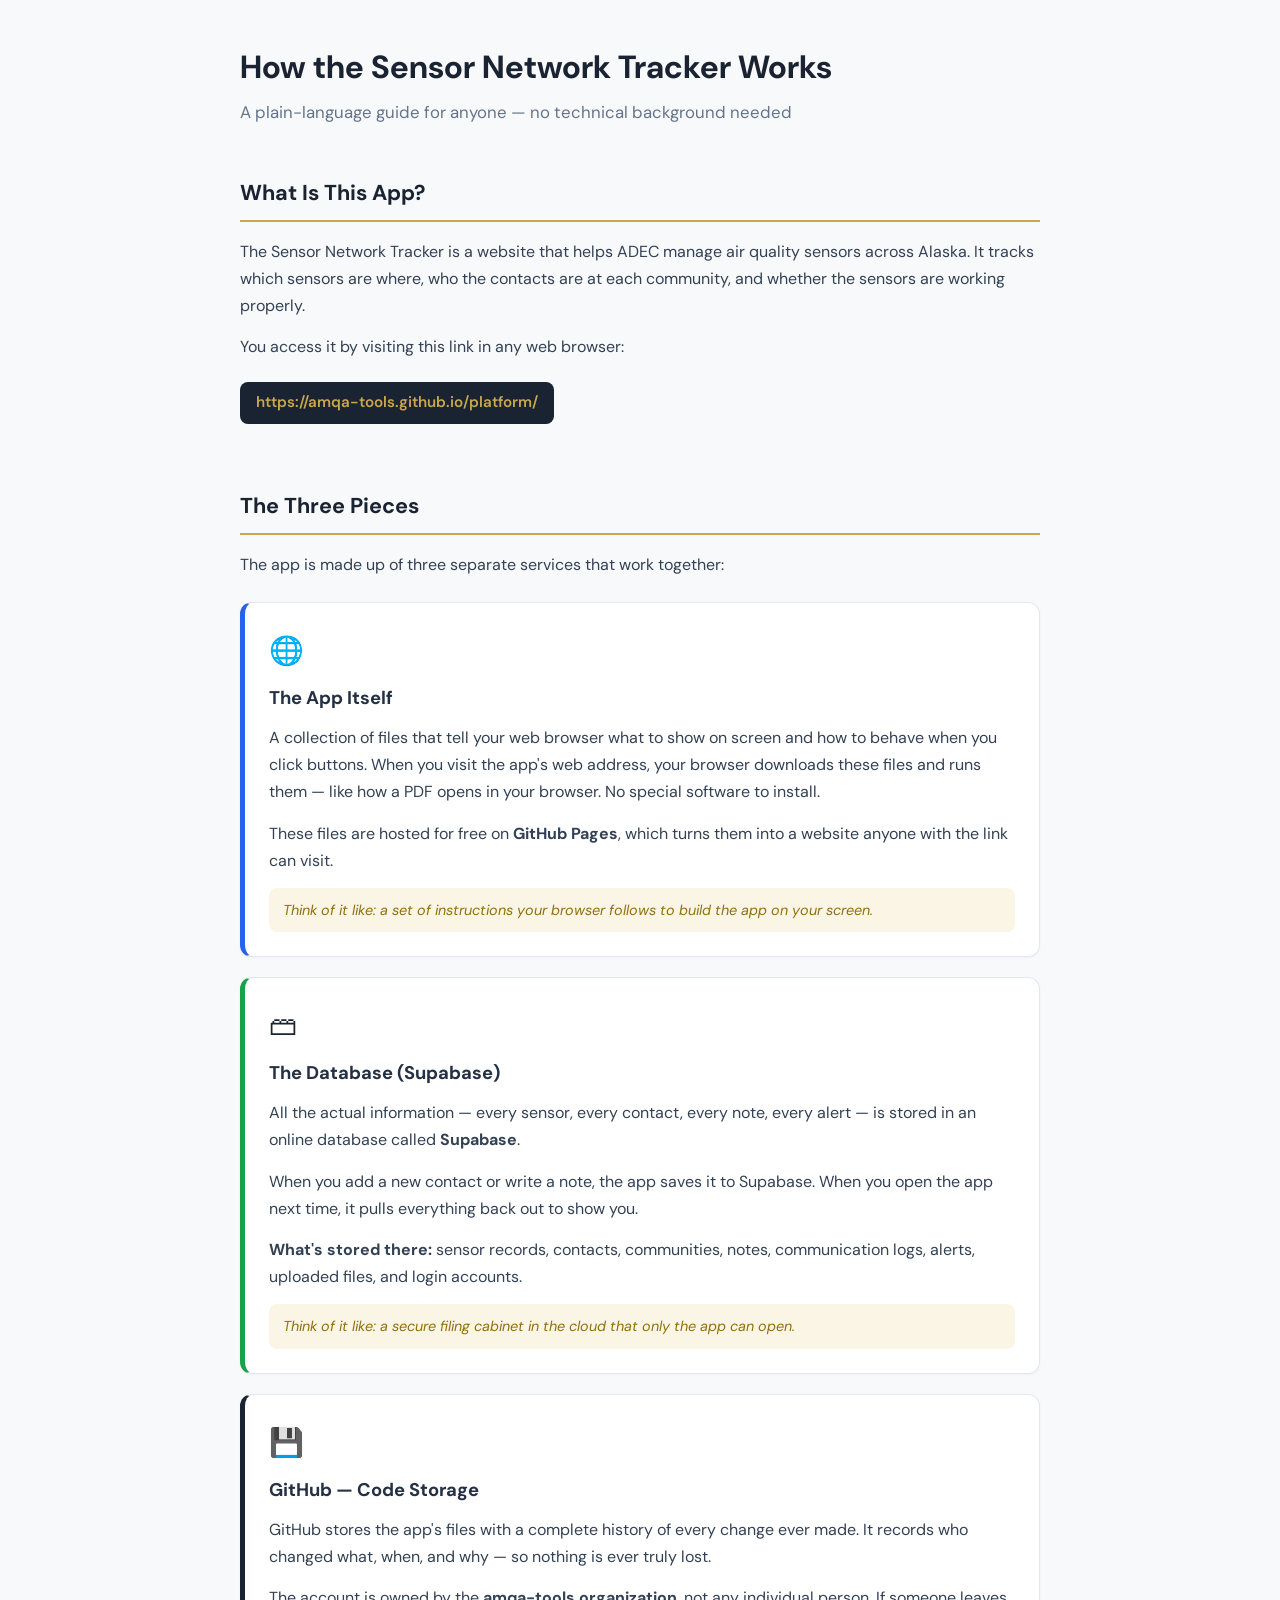
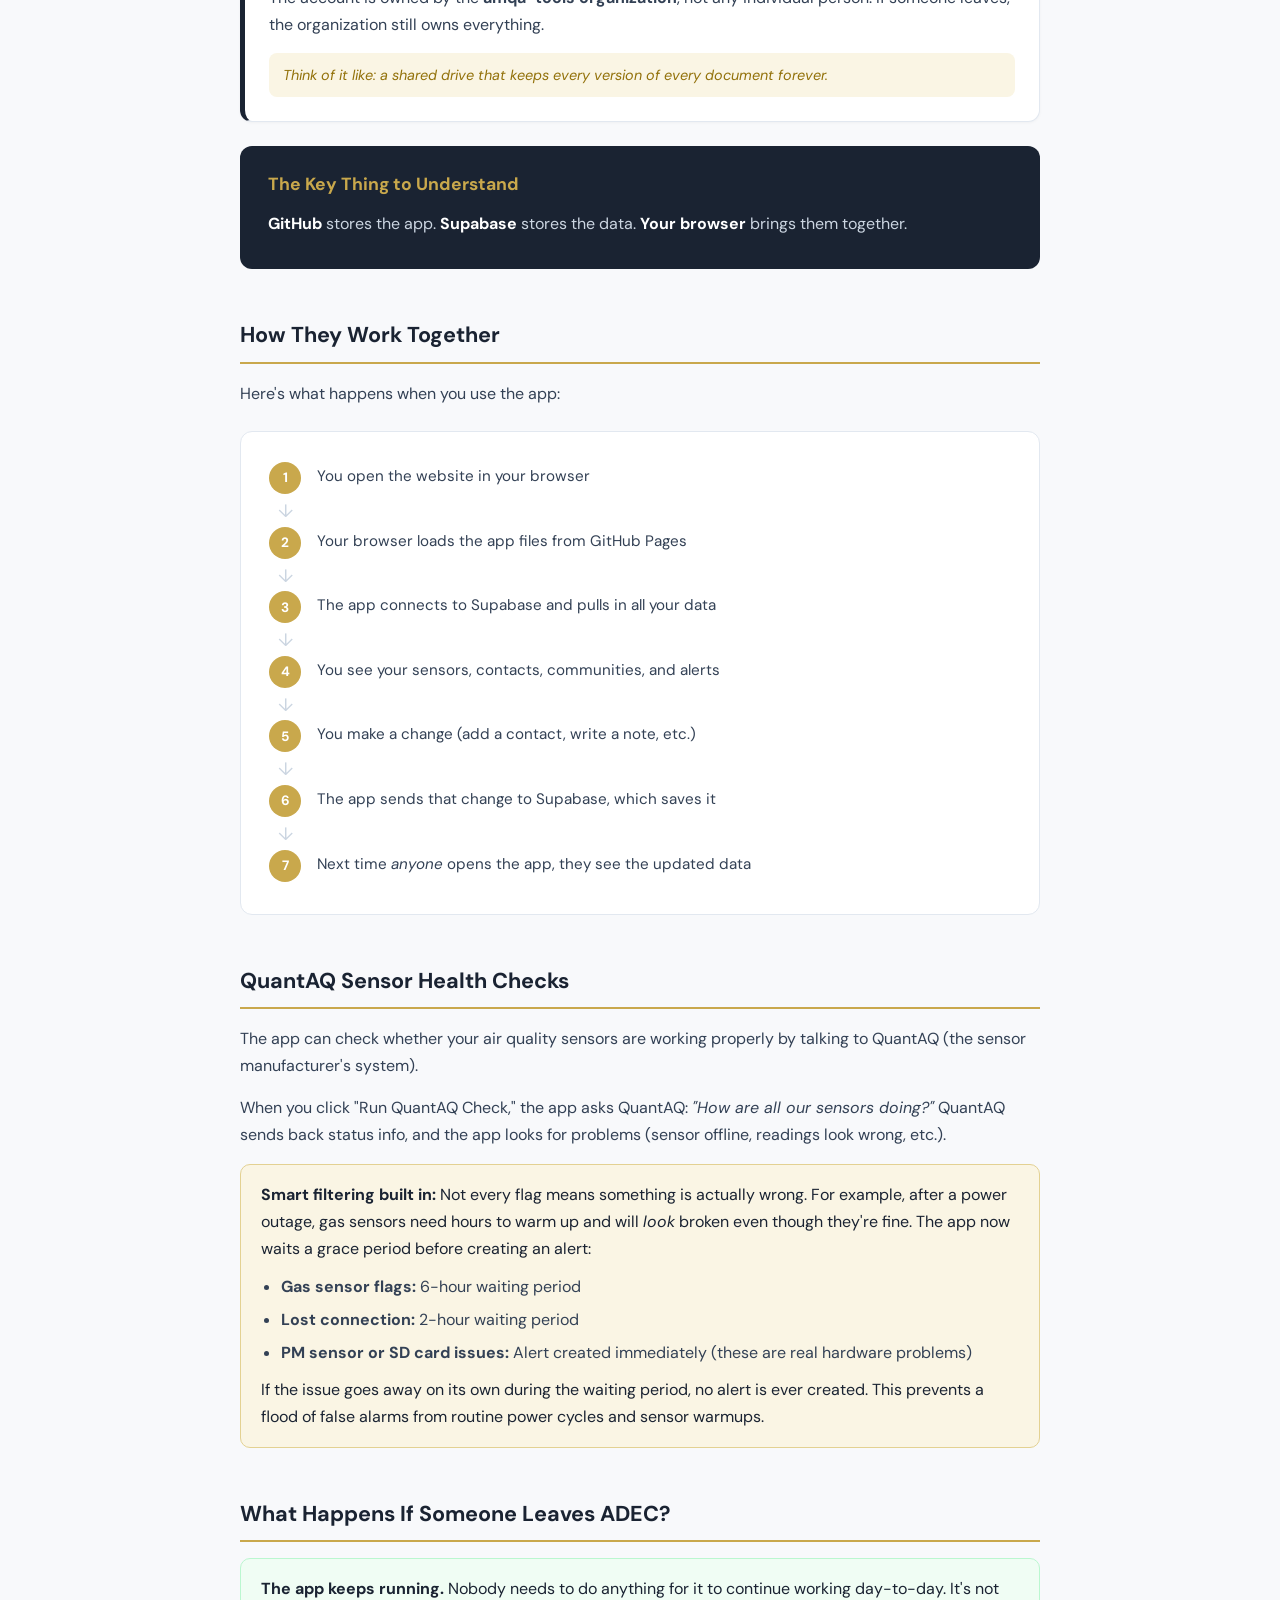
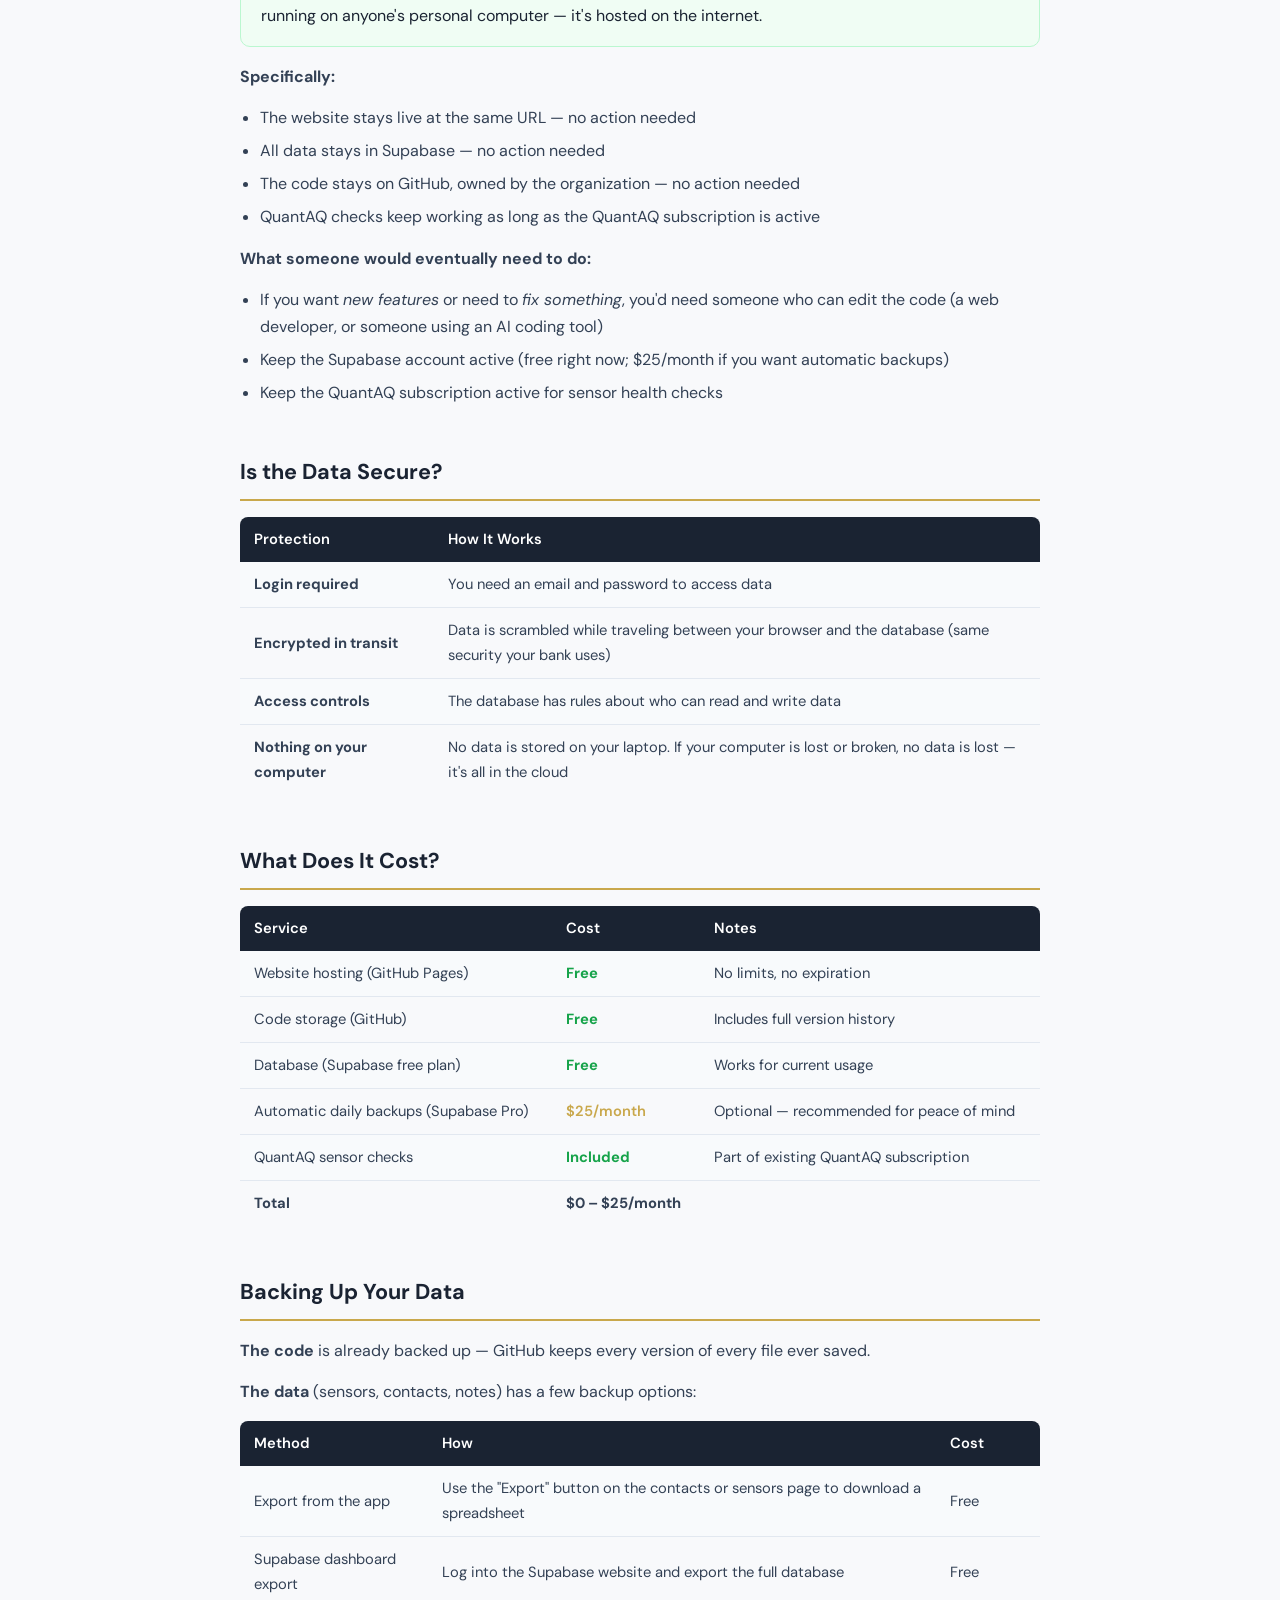
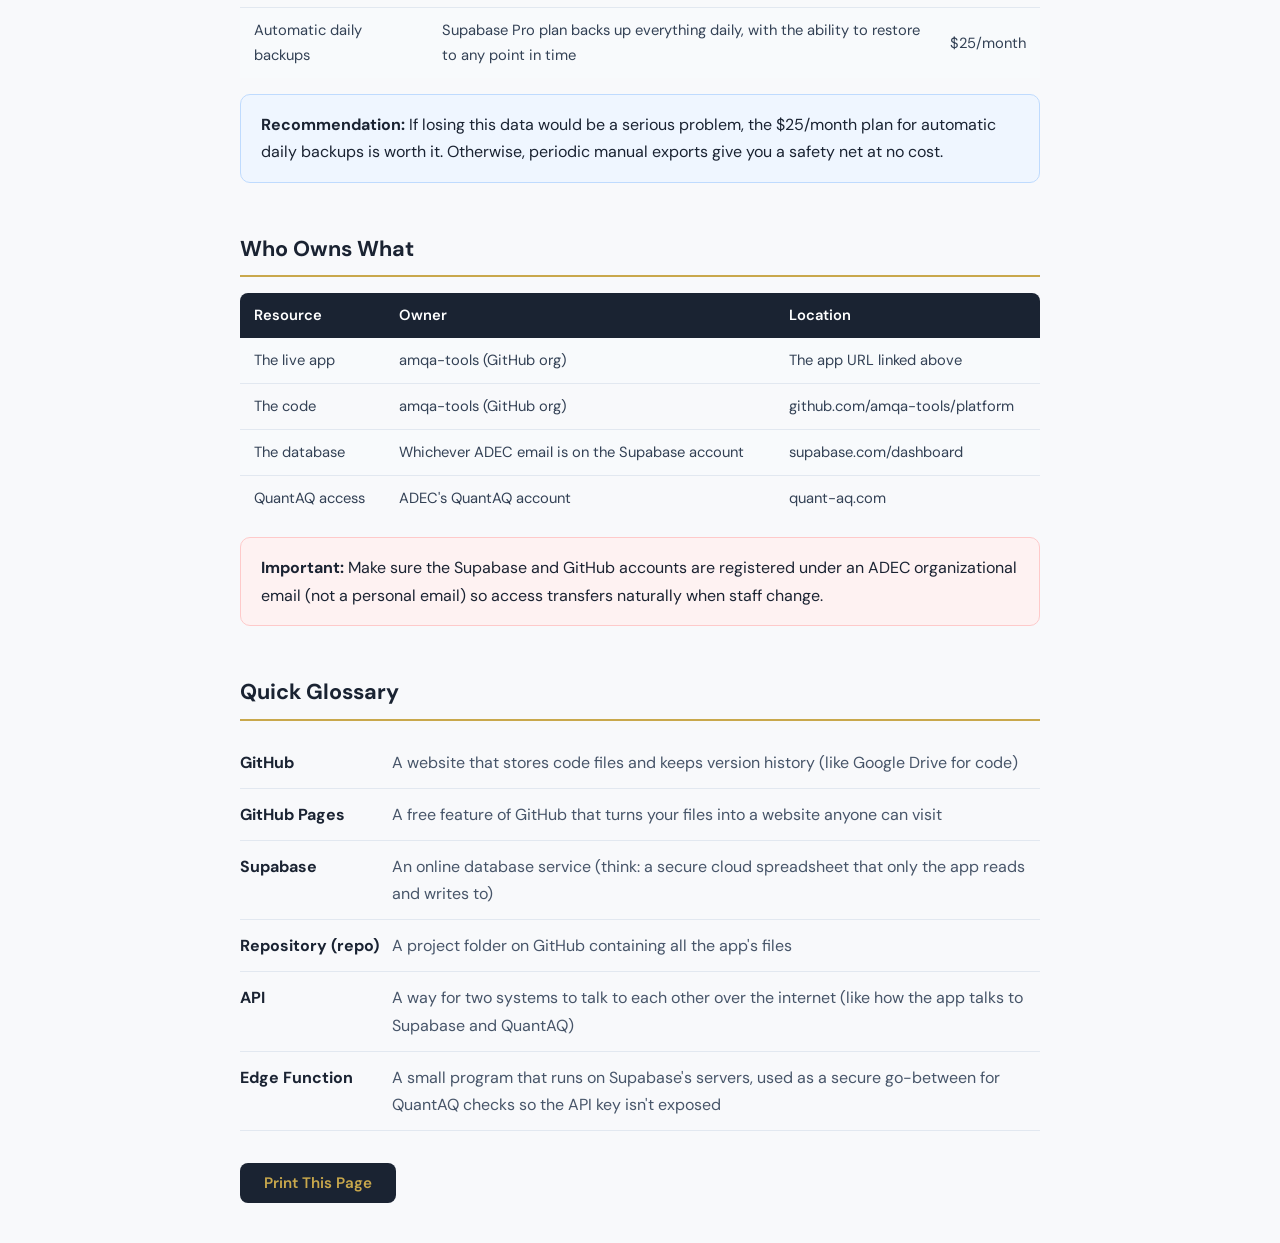
==== architecture.html @ 7336fdd2 "Update org name references from amqa-community-sensor-network to amqa-tools Co-Authored-By: Claude O" ====
<!DOCTYPE html>
<html lang="en">
<head>
<meta charset="UTF-8">
<meta name="viewport" content="width=device-width, initial-scale=1.0">
<title>How the Sensor Network Tracker Works</title>
<style>
  @import url('https://fonts.googleapis.com/css2?family=DM+Sans:wght@400;500;600;700&display=swap');

  * { margin: 0; padding: 0; box-sizing: border-box; }

  body {
    font-family: 'DM Sans', sans-serif;
    background: #f8f9fb;
    color: #1a2332;
    line-height: 1.7;
    padding: 40px 20px;
  }

  .container {
    max-width: 800px;
    margin: 0 auto;
  }

  h1 {
    font-size: 2rem;
    color: #1a2332;
    margin-bottom: 4px;
  }
  .subtitle {
    font-size: 1.05rem;
    color: #64748b;
    margin-bottom: 40px;
  }

  h2 {
    font-size: 1.35rem;
    color: #1a2332;
    margin-top: 48px;
    margin-bottom: 16px;
    padding-bottom: 8px;
    border-bottom: 2px solid #C9A84C;
  }

  h3 {
    font-size: 1.1rem;
    color: #243044;
    margin-top: 28px;
    margin-bottom: 10px;
  }

  p {
    margin-bottom: 14px;
    color: #334155;
  }

  .app-url {
    display: inline-block;
    background: #1a2332;
    color: #C9A84C;
    font-weight: 600;
    padding: 8px 16px;
    border-radius: 8px;
    font-size: 0.95rem;
    margin: 8px 0 16px;
    word-break: break-all;
  }

  /* Three pieces cards */
  .pieces-grid {
    display: grid;
    grid-template-columns: 1fr;
    gap: 20px;
    margin: 24px 0;
  }
  .piece-card {
    background: white;
    border-radius: 12px;
    padding: 24px;
    border: 1px solid #e2e8f0;
    box-shadow: 0 1px 3px rgba(0,0,0,0.04);
  }
  .piece-card.app { border-left: 5px solid #2563eb; }
  .piece-card.database { border-left: 5px solid #16a34a; }
  .piece-card.github { border-left: 5px solid #1a2332; }
  .piece-icon {
    font-size: 28px;
    margin-bottom: 8px;
  }
  .piece-card h3 {
    margin-top: 0;
    font-size: 1.15rem;
  }
  .piece-card .analogy {
    background: #faf5e4;
    border-radius: 8px;
    padding: 10px 14px;
    font-size: 0.9rem;
    color: #92710a;
    margin-top: 12px;
    font-style: italic;
  }

  /* Flow diagram */
  .flow-diagram {
    background: white;
    border-radius: 12px;
    padding: 28px;
    border: 1px solid #e2e8f0;
    margin: 24px 0;
  }
  .flow-step {
    display: flex;
    align-items: flex-start;
    gap: 16px;
    margin-bottom: 4px;
  }
  .flow-dot {
    width: 32px;
    height: 32px;
    border-radius: 50%;
    background: #C9A84C;
    color: white;
    display: flex;
    align-items: center;
    justify-content: center;
    font-weight: 700;
    font-size: 0.85rem;
    flex-shrink: 0;
    margin-top: 2px;
  }
  .flow-text {
    font-size: 0.95rem;
    color: #334155;
    padding-top: 4px;
  }
  .flow-arrow {
    width: 32px;
    display: flex;
    justify-content: center;
    color: #cbd5e1;
    font-size: 18px;
    margin: -2px 0;
  }

  /* Info boxes */
  .info-box {
    background: #eff6ff;
    border: 1px solid #bfdbfe;
    border-radius: 10px;
    padding: 16px 20px;
    margin: 16px 0;
  }
  .info-box.green {
    background: #f0fdf4;
    border-color: #bbf7d0;
  }
  .info-box.gold {
    background: #faf5e4;
    border-color: #e3d192;
  }
  .info-box.red {
    background: #fef2f2;
    border-color: #fecaca;
  }
  .info-box p { margin-bottom: 6px; color: inherit; }
  .info-box p:last-child { margin-bottom: 0; }

  /* Tables */
  table {
    width: 100%;
    border-collapse: collapse;
    margin: 16px 0;
    font-size: 0.92rem;
  }
  th {
    background: #1a2332;
    color: white;
    text-align: left;
    padding: 10px 14px;
    font-weight: 600;
  }
  th:first-child { border-radius: 8px 0 0 0; }
  th:last-child { border-radius: 0 8px 0 0; }
  td {
    padding: 10px 14px;
    border-bottom: 1px solid #e2e8f0;
    color: #334155;
  }
  tr:last-child td { border-bottom: none; }
  tr:nth-child(even) td { background: #f8fafc; }
  .cost-free { color: #16a34a; font-weight: 700; }
  .cost-paid { color: #C9A84C; font-weight: 600; }

  /* Bullet lists */
  ul {
    margin: 10px 0 14px 20px;
    color: #334155;
  }
  li {
    margin-bottom: 6px;
  }

  /* Glossary */
  .glossary-item {
    display: flex;
    gap: 12px;
    padding: 12px 0;
    border-bottom: 1px solid #e2e8f0;
  }
  .glossary-item:last-child { border: none; }
  .glossary-term {
    font-weight: 700;
    color: #1a2332;
    min-width: 140px;
    flex-shrink: 0;
  }
  .glossary-def { color: #475569; }

  /* Key takeaway */
  .takeaway {
    background: #1a2332;
    color: white;
    border-radius: 12px;
    padding: 24px 28px;
    margin: 24px 0;
  }
  .takeaway h3 {
    color: #C9A84C;
    margin-top: 0;
    font-size: 1.1rem;
  }
  .takeaway p {
    color: #cbd5e1;
    margin-bottom: 8px;
  }
  .takeaway strong { color: white; }

  .print-btn {
    display: inline-block;
    background: #1a2332;
    color: #C9A84C;
    padding: 10px 24px;
    border-radius: 8px;
    font-weight: 600;
    font-size: 0.95rem;
    cursor: pointer;
    border: none;
    font-family: inherit;
    margin-top: 32px;
  }
  .print-btn:hover { background: #243044; }

  @media print {
    body { padding: 0; background: white; }
    .print-btn { display: none; }
    h2 { break-after: avoid; }
    .piece-card, .flow-diagram, .takeaway { break-inside: avoid; }
  }
</style>
</head>
<body>
<div class="container">

<h1>How the Sensor Network Tracker Works</h1>
<p class="subtitle">A plain-language guide for anyone &mdash; no technical background needed</p>

<!-- ===== WHAT IS THIS ===== -->
<h2>What Is This App?</h2>
<p>The Sensor Network Tracker is a website that helps ADEC manage air quality sensors across Alaska. It tracks which sensors are where, who the contacts are at each community, and whether the sensors are working properly.</p>
<p>You access it by visiting this link in any web browser:</p>
<div class="app-url">https://amqa-tools.github.io/platform/</div>

<!-- ===== THREE PIECES ===== -->
<h2>The Three Pieces</h2>
<p>The app is made up of three separate services that work together:</p>

<div class="pieces-grid">
  <div class="piece-card app">
    <div class="piece-icon">&#127760;</div>
    <h3>The App Itself</h3>
    <p>A collection of files that tell your web browser what to show on screen and how to behave when you click buttons. When you visit the app's web address, your browser downloads these files and runs them &mdash; like how a PDF opens in your browser. No special software to install.</p>
    <p>These files are hosted for free on <strong>GitHub Pages</strong>, which turns them into a website anyone with the link can visit.</p>
    <div class="analogy">Think of it like: a set of instructions your browser follows to build the app on your screen.</div>
  </div>

  <div class="piece-card database">
    <div class="piece-icon">&#128451;</div>
    <h3>The Database (Supabase)</h3>
    <p>All the actual information &mdash; every sensor, every contact, every note, every alert &mdash; is stored in an online database called <strong>Supabase</strong>.</p>
    <p>When you add a new contact or write a note, the app saves it to Supabase. When you open the app next time, it pulls everything back out to show you.</p>
    <p><strong>What's stored there:</strong> sensor records, contacts, communities, notes, communication logs, alerts, uploaded files, and login accounts.</p>
    <div class="analogy">Think of it like: a secure filing cabinet in the cloud that only the app can open.</div>
  </div>

  <div class="piece-card github">
    <div class="piece-icon">&#128190;</div>
    <h3>GitHub &mdash; Code Storage</h3>
    <p>GitHub stores the app's files with a complete history of every change ever made. It records who changed what, when, and why &mdash; so nothing is ever truly lost.</p>
    <p>The account is owned by the <strong>amqa-tools organization</strong>, not any individual person. If someone leaves, the organization still owns everything.</p>
    <div class="analogy">Think of it like: a shared drive that keeps every version of every document forever.</div>
  </div>
</div>

<div class="takeaway">
  <h3>The Key Thing to Understand</h3>
  <p><strong>GitHub</strong> stores the app. <strong>Supabase</strong> stores the data. <strong>Your browser</strong> brings them together.</p>
</div>

<!-- ===== HOW THEY CONNECT ===== -->
<h2>How They Work Together</h2>
<p>Here's what happens when you use the app:</p>

<div class="flow-diagram">
  <div class="flow-step"><div class="flow-dot">1</div><div class="flow-text">You open the website in your browser</div></div>
  <div class="flow-arrow">&darr;</div>
  <div class="flow-step"><div class="flow-dot">2</div><div class="flow-text">Your browser loads the app files from GitHub Pages</div></div>
  <div class="flow-arrow">&darr;</div>
  <div class="flow-step"><div class="flow-dot">3</div><div class="flow-text">The app connects to Supabase and pulls in all your data</div></div>
  <div class="flow-arrow">&darr;</div>
  <div class="flow-step"><div class="flow-dot">4</div><div class="flow-text">You see your sensors, contacts, communities, and alerts</div></div>
  <div class="flow-arrow">&darr;</div>
  <div class="flow-step"><div class="flow-dot">5</div><div class="flow-text">You make a change (add a contact, write a note, etc.)</div></div>
  <div class="flow-arrow">&darr;</div>
  <div class="flow-step"><div class="flow-dot">6</div><div class="flow-text">The app sends that change to Supabase, which saves it</div></div>
  <div class="flow-arrow">&darr;</div>
  <div class="flow-step"><div class="flow-dot">7</div><div class="flow-text">Next time <em>anyone</em> opens the app, they see the updated data</div></div>
</div>

<!-- ===== QUANTAQ ===== -->
<h2>QuantAQ Sensor Health Checks</h2>
<p>The app can check whether your air quality sensors are working properly by talking to QuantAQ (the sensor manufacturer's system).</p>
<p>When you click "Run QuantAQ Check," the app asks QuantAQ: <em>"How are all our sensors doing?"</em> QuantAQ sends back status info, and the app looks for problems (sensor offline, readings look wrong, etc.).</p>

<div class="info-box gold">
  <p><strong>Smart filtering built in:</strong> Not every flag means something is actually wrong. For example, after a power outage, gas sensors need hours to warm up and will <em>look</em> broken even though they're fine. The app now waits a grace period before creating an alert:</p>
  <ul style="margin-bottom:0">
    <li><strong>Gas sensor flags:</strong> 6-hour waiting period</li>
    <li><strong>Lost connection:</strong> 2-hour waiting period</li>
    <li><strong>PM sensor or SD card issues:</strong> Alert created immediately (these are real hardware problems)</li>
  </ul>
  <p style="margin-top:10px">If the issue goes away on its own during the waiting period, no alert is ever created. This prevents a flood of false alarms from routine power cycles and sensor warmups.</p>
</div>

<!-- ===== LONGEVITY ===== -->
<h2>What Happens If Someone Leaves ADEC?</h2>

<div class="info-box green">
  <p><strong>The app keeps running.</strong> Nobody needs to do anything for it to continue working day-to-day. It's not running on anyone's personal computer &mdash; it's hosted on the internet.</p>
</div>

<p><strong>Specifically:</strong></p>
<ul>
  <li>The website stays live at the same URL &mdash; no action needed</li>
  <li>All data stays in Supabase &mdash; no action needed</li>
  <li>The code stays on GitHub, owned by the organization &mdash; no action needed</li>
  <li>QuantAQ checks keep working as long as the QuantAQ subscription is active</li>
</ul>

<p><strong>What someone would eventually need to do:</strong></p>
<ul>
  <li>If you want <em>new features</em> or need to <em>fix something</em>, you'd need someone who can edit the code (a web developer, or someone using an AI coding tool)</li>
  <li>Keep the Supabase account active (free right now; $25/month if you want automatic backups)</li>
  <li>Keep the QuantAQ subscription active for sensor health checks</li>
</ul>

<!-- ===== SECURITY ===== -->
<h2>Is the Data Secure?</h2>

<table>
  <tr><th>Protection</th><th>How It Works</th></tr>
  <tr><td><strong>Login required</strong></td><td>You need an email and password to access data</td></tr>
  <tr><td><strong>Encrypted in transit</strong></td><td>Data is scrambled while traveling between your browser and the database (same security your bank uses)</td></tr>
  <tr><td><strong>Access controls</strong></td><td>The database has rules about who can read and write data</td></tr>
  <tr><td><strong>Nothing on your computer</strong></td><td>No data is stored on your laptop. If your computer is lost or broken, no data is lost &mdash; it's all in the cloud</td></tr>
</table>

<!-- ===== COST ===== -->
<h2>What Does It Cost?</h2>

<table>
  <tr><th>Service</th><th>Cost</th><th>Notes</th></tr>
  <tr><td>Website hosting (GitHub Pages)</td><td class="cost-free">Free</td><td>No limits, no expiration</td></tr>
  <tr><td>Code storage (GitHub)</td><td class="cost-free">Free</td><td>Includes full version history</td></tr>
  <tr><td>Database (Supabase free plan)</td><td class="cost-free">Free</td><td>Works for current usage</td></tr>
  <tr><td>Automatic daily backups (Supabase Pro)</td><td class="cost-paid">$25/month</td><td>Optional &mdash; recommended for peace of mind</td></tr>
  <tr><td>QuantAQ sensor checks</td><td class="cost-free">Included</td><td>Part of existing QuantAQ subscription</td></tr>
  <tr><td><strong>Total</strong></td><td><strong>$0 &ndash; $25/month</strong></td><td></td></tr>
</table>

<!-- ===== BACKUPS ===== -->
<h2>Backing Up Your Data</h2>

<p><strong>The code</strong> is already backed up &mdash; GitHub keeps every version of every file ever saved.</p>

<p><strong>The data</strong> (sensors, contacts, notes) has a few backup options:</p>

<table>
  <tr><th>Method</th><th>How</th><th>Cost</th></tr>
  <tr><td>Export from the app</td><td>Use the "Export" button on the contacts or sensors page to download a spreadsheet</td><td>Free</td></tr>
  <tr><td>Supabase dashboard export</td><td>Log into the Supabase website and export the full database</td><td>Free</td></tr>
  <tr><td>Automatic daily backups</td><td>Supabase Pro plan backs up everything daily, with the ability to restore to any point in time</td><td>$25/month</td></tr>
</table>

<div class="info-box">
  <p><strong>Recommendation:</strong> If losing this data would be a serious problem, the $25/month plan for automatic daily backups is worth it. Otherwise, periodic manual exports give you a safety net at no cost.</p>
</div>

<!-- ===== OWNERSHIP ===== -->
<h2>Who Owns What</h2>

<table>
  <tr><th>Resource</th><th>Owner</th><th>Location</th></tr>
  <tr><td>The live app</td><td>amqa-tools (GitHub org)</td><td>The app URL linked above</td></tr>
  <tr><td>The code</td><td>amqa-tools (GitHub org)</td><td>github.com/amqa-tools/platform</td></tr>
  <tr><td>The database</td><td>Whichever ADEC email is on the Supabase account</td><td>supabase.com/dashboard</td></tr>
  <tr><td>QuantAQ access</td><td>ADEC's QuantAQ account</td><td>quant-aq.com</td></tr>
</table>

<div class="info-box red">
  <p><strong>Important:</strong> Make sure the Supabase and GitHub accounts are registered under an ADEC organizational email (not a personal email) so access transfers naturally when staff change.</p>
</div>

<!-- ===== GLOSSARY ===== -->
<h2>Quick Glossary</h2>

<div class="glossary-item"><span class="glossary-term">GitHub</span><span class="glossary-def">A website that stores code files and keeps version history (like Google Drive for code)</span></div>
<div class="glossary-item"><span class="glossary-term">GitHub Pages</span><span class="glossary-def">A free feature of GitHub that turns your files into a website anyone can visit</span></div>
<div class="glossary-item"><span class="glossary-term">Supabase</span><span class="glossary-def">An online database service (think: a secure cloud spreadsheet that only the app reads and writes to)</span></div>
<div class="glossary-item"><span class="glossary-term">Repository (repo)</span><span class="glossary-def">A project folder on GitHub containing all the app's files</span></div>
<div class="glossary-item"><span class="glossary-term">API</span><span class="glossary-def">A way for two systems to talk to each other over the internet (like how the app talks to Supabase and QuantAQ)</span></div>
<div class="glossary-item"><span class="glossary-term">Edge Function</span><span class="glossary-def">A small program that runs on Supabase's servers, used as a secure go-between for QuantAQ checks so the API key isn't exposed</span></div>

<button class="print-btn" onclick="window.print()">Print This Page</button>

</div>
</body>
</html>
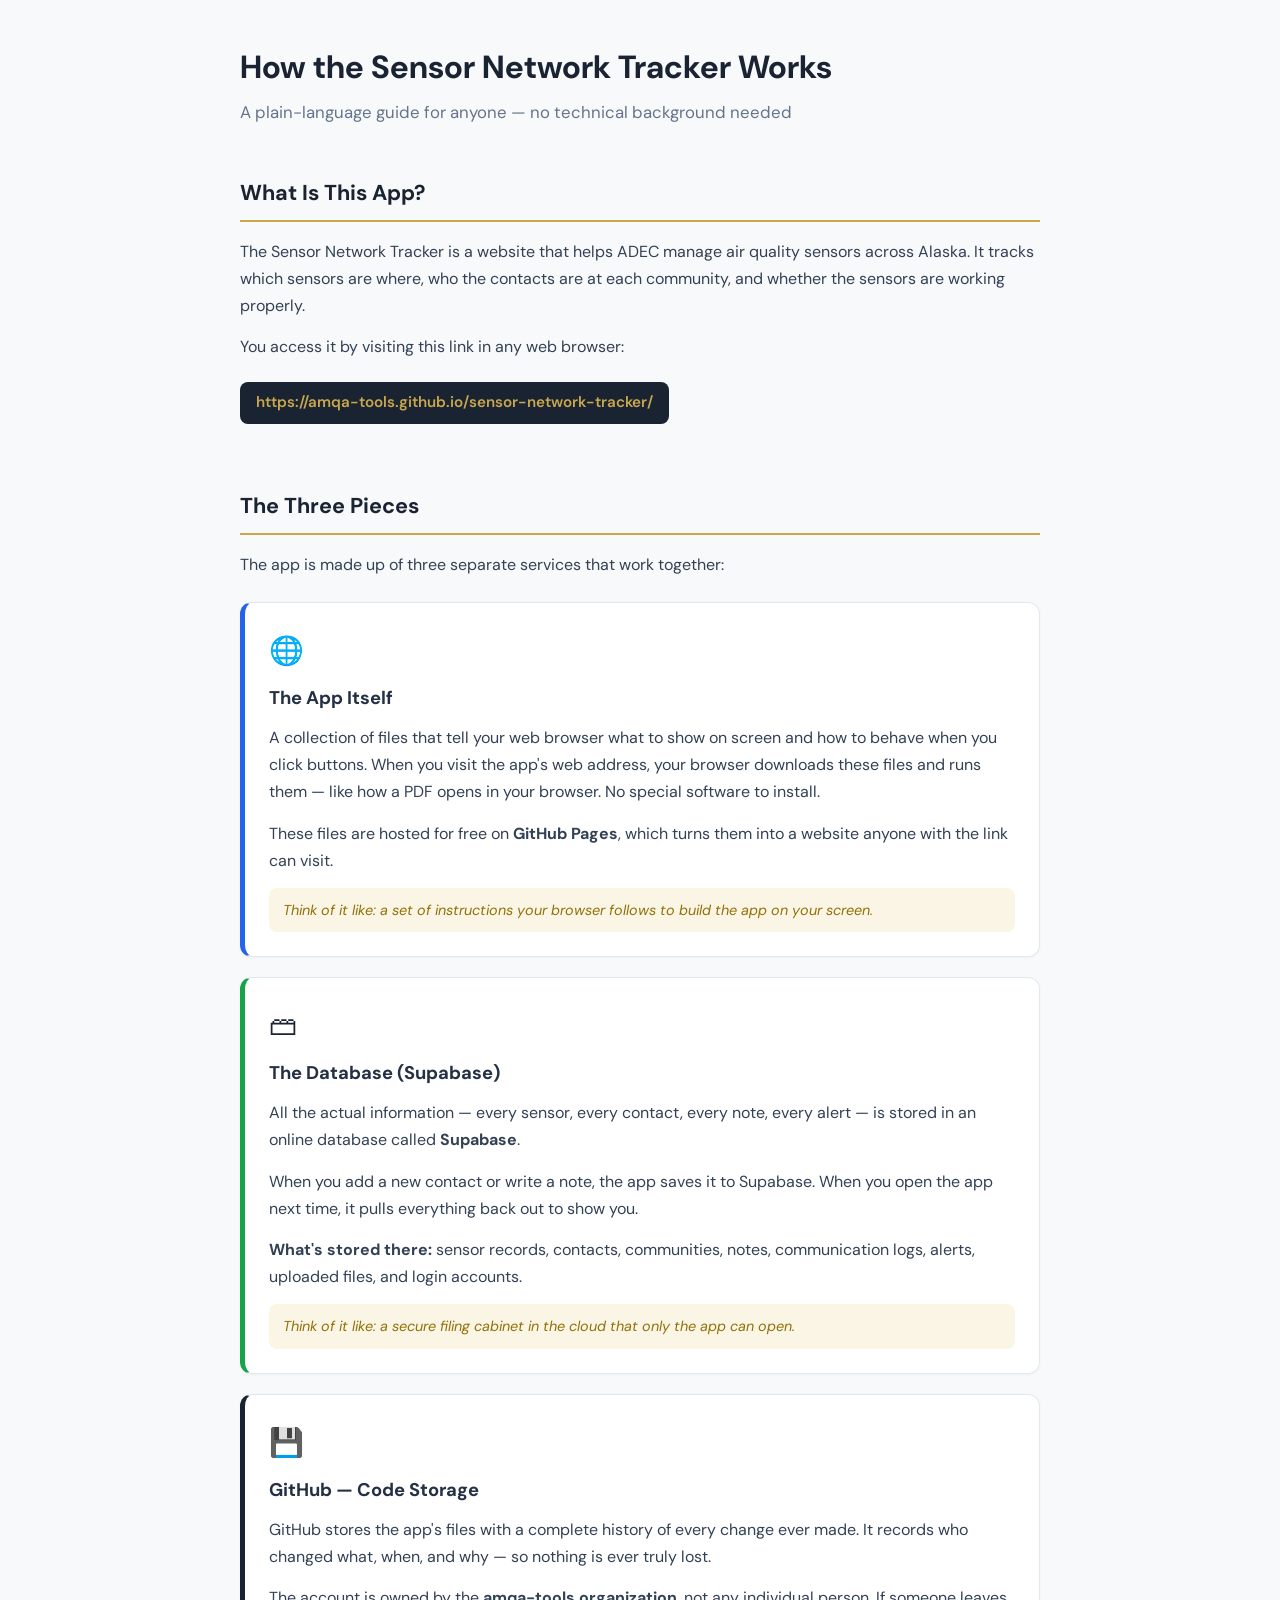
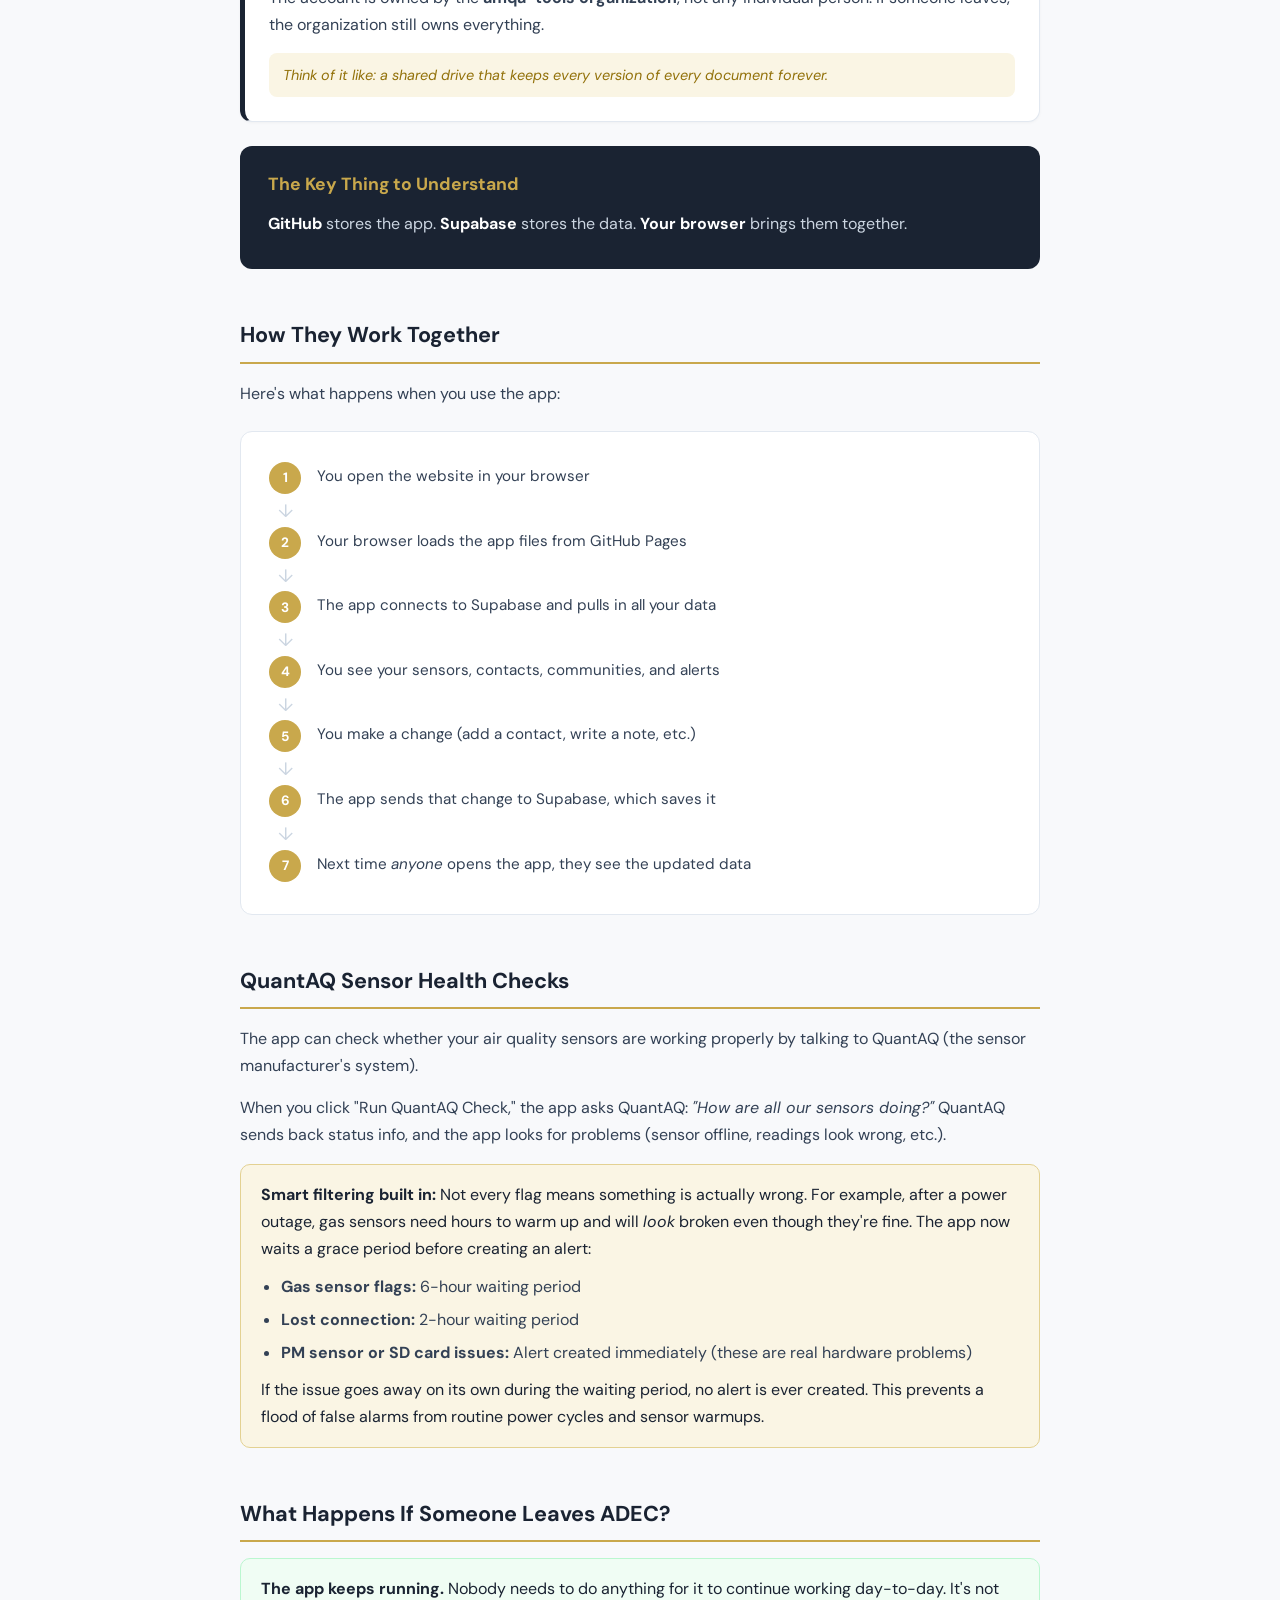
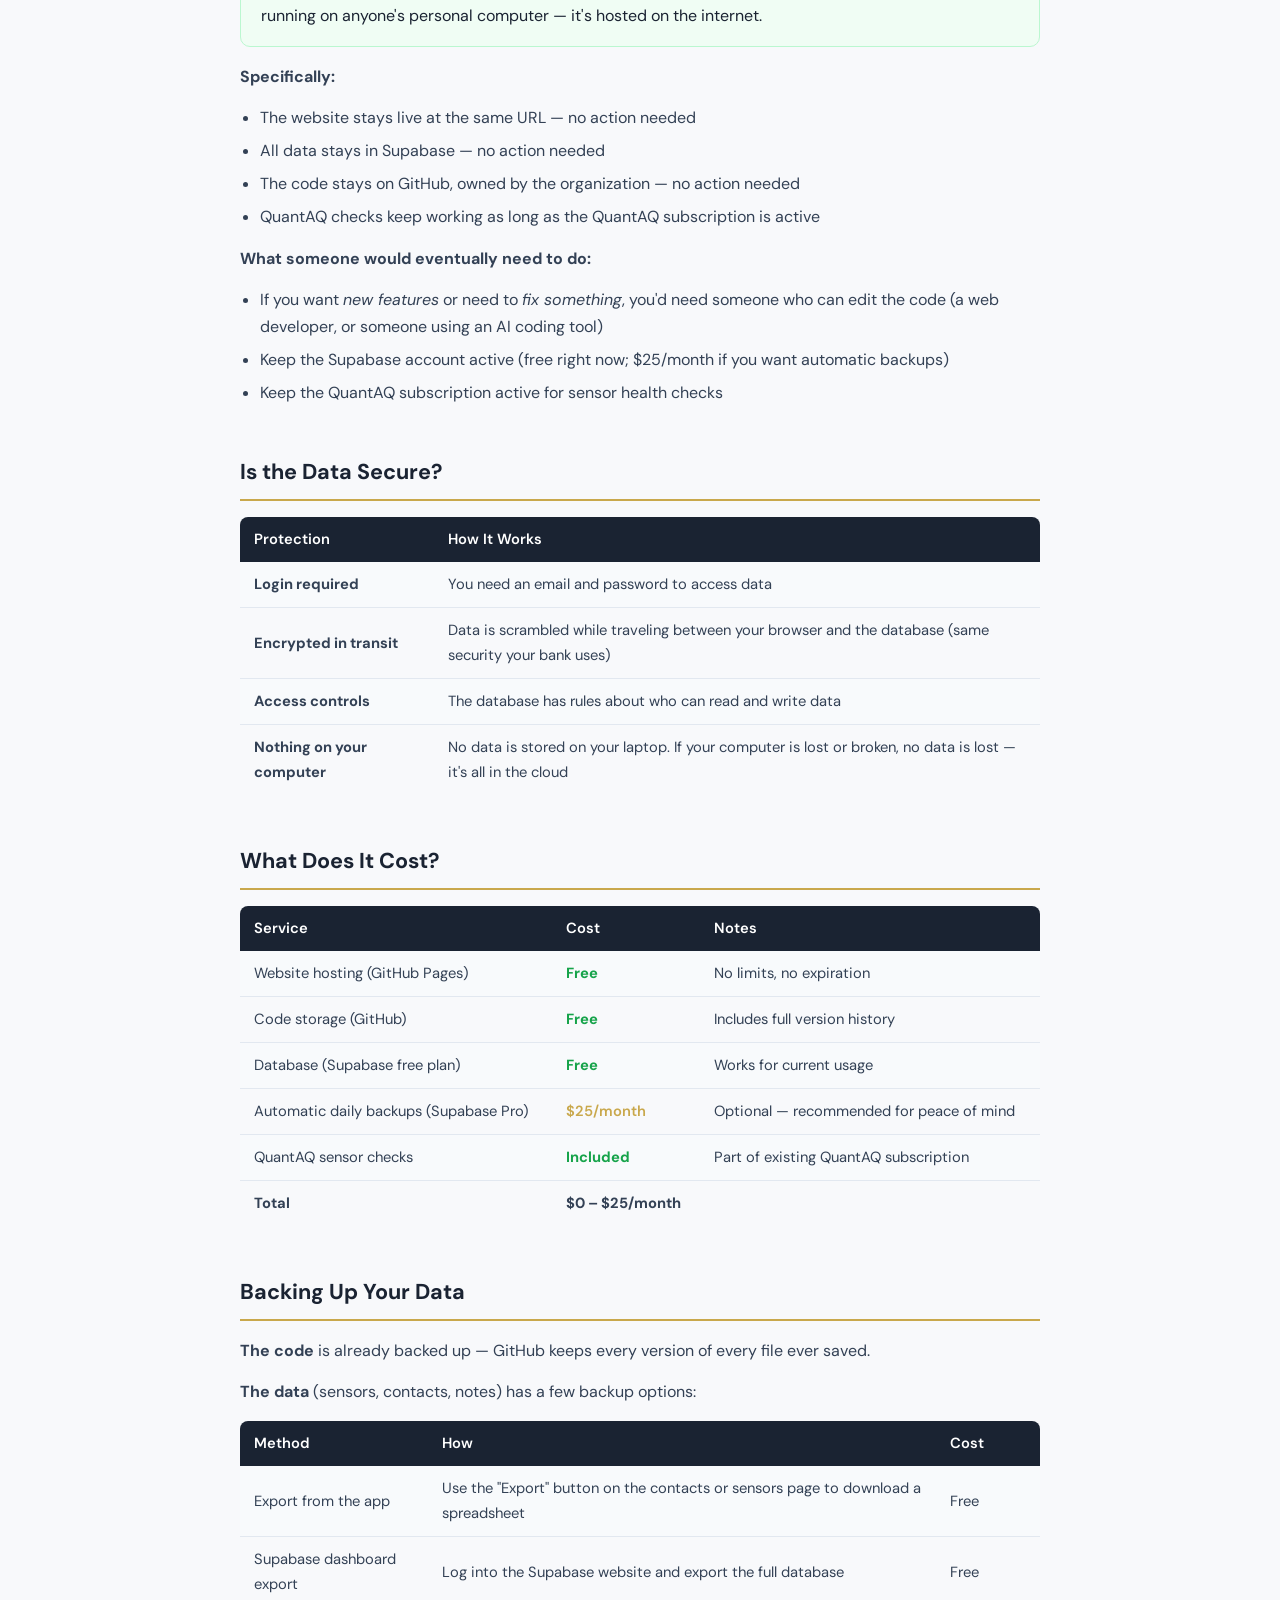
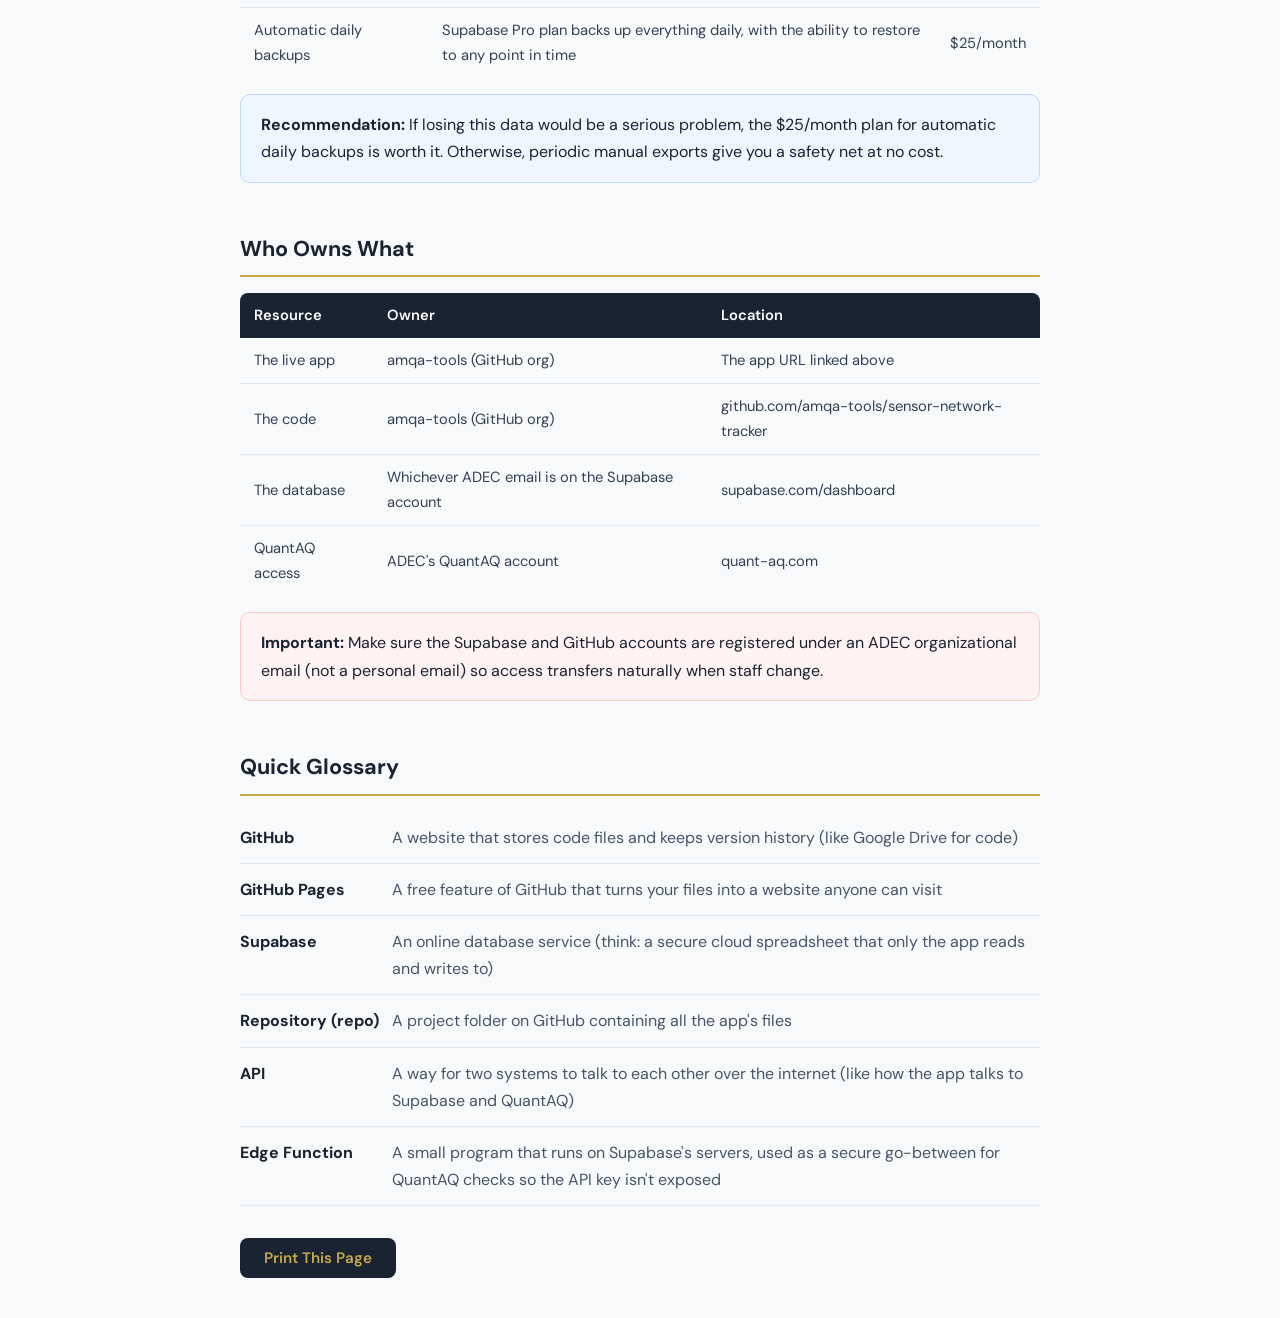
==== commit b89f5384: "Update repo name references from platform to sensor-network-tracker Co-Authored-By: Claude Opus 4.6 " ====
--- a/architecture.html
+++ b/architecture.html
@@ -269,7 +269,7 @@
 <h2>What Is This App?</h2>
 <p>The Sensor Network Tracker is a website that helps ADEC manage air quality sensors across Alaska. It tracks which sensors are where, who the contacts are at each community, and whether the sensors are working properly.</p>
 <p>You access it by visiting this link in any web browser:</p>
-<div class="app-url">https://amqa-tools.github.io/platform/</div>
+<div class="app-url">https://amqa-tools.github.io/sensor-network-tracker/</div>
 
 <!-- ===== THREE PIECES ===== -->
 <h2>The Three Pieces</h2>
@@ -412,7 +412,7 @@
 <table>
   <tr><th>Resource</th><th>Owner</th><th>Location</th></tr>
   <tr><td>The live app</td><td>amqa-tools (GitHub org)</td><td>The app URL linked above</td></tr>
-  <tr><td>The code</td><td>amqa-tools (GitHub org)</td><td>github.com/amqa-tools/platform</td></tr>
+  <tr><td>The code</td><td>amqa-tools (GitHub org)</td><td>github.com/amqa-tools/sensor-network-tracker</td></tr>
   <tr><td>The database</td><td>Whichever ADEC email is on the Supabase account</td><td>supabase.com/dashboard</td></tr>
   <tr><td>QuantAQ access</td><td>ADEC's QuantAQ account</td><td>quant-aq.com</td></tr>
 </table>
